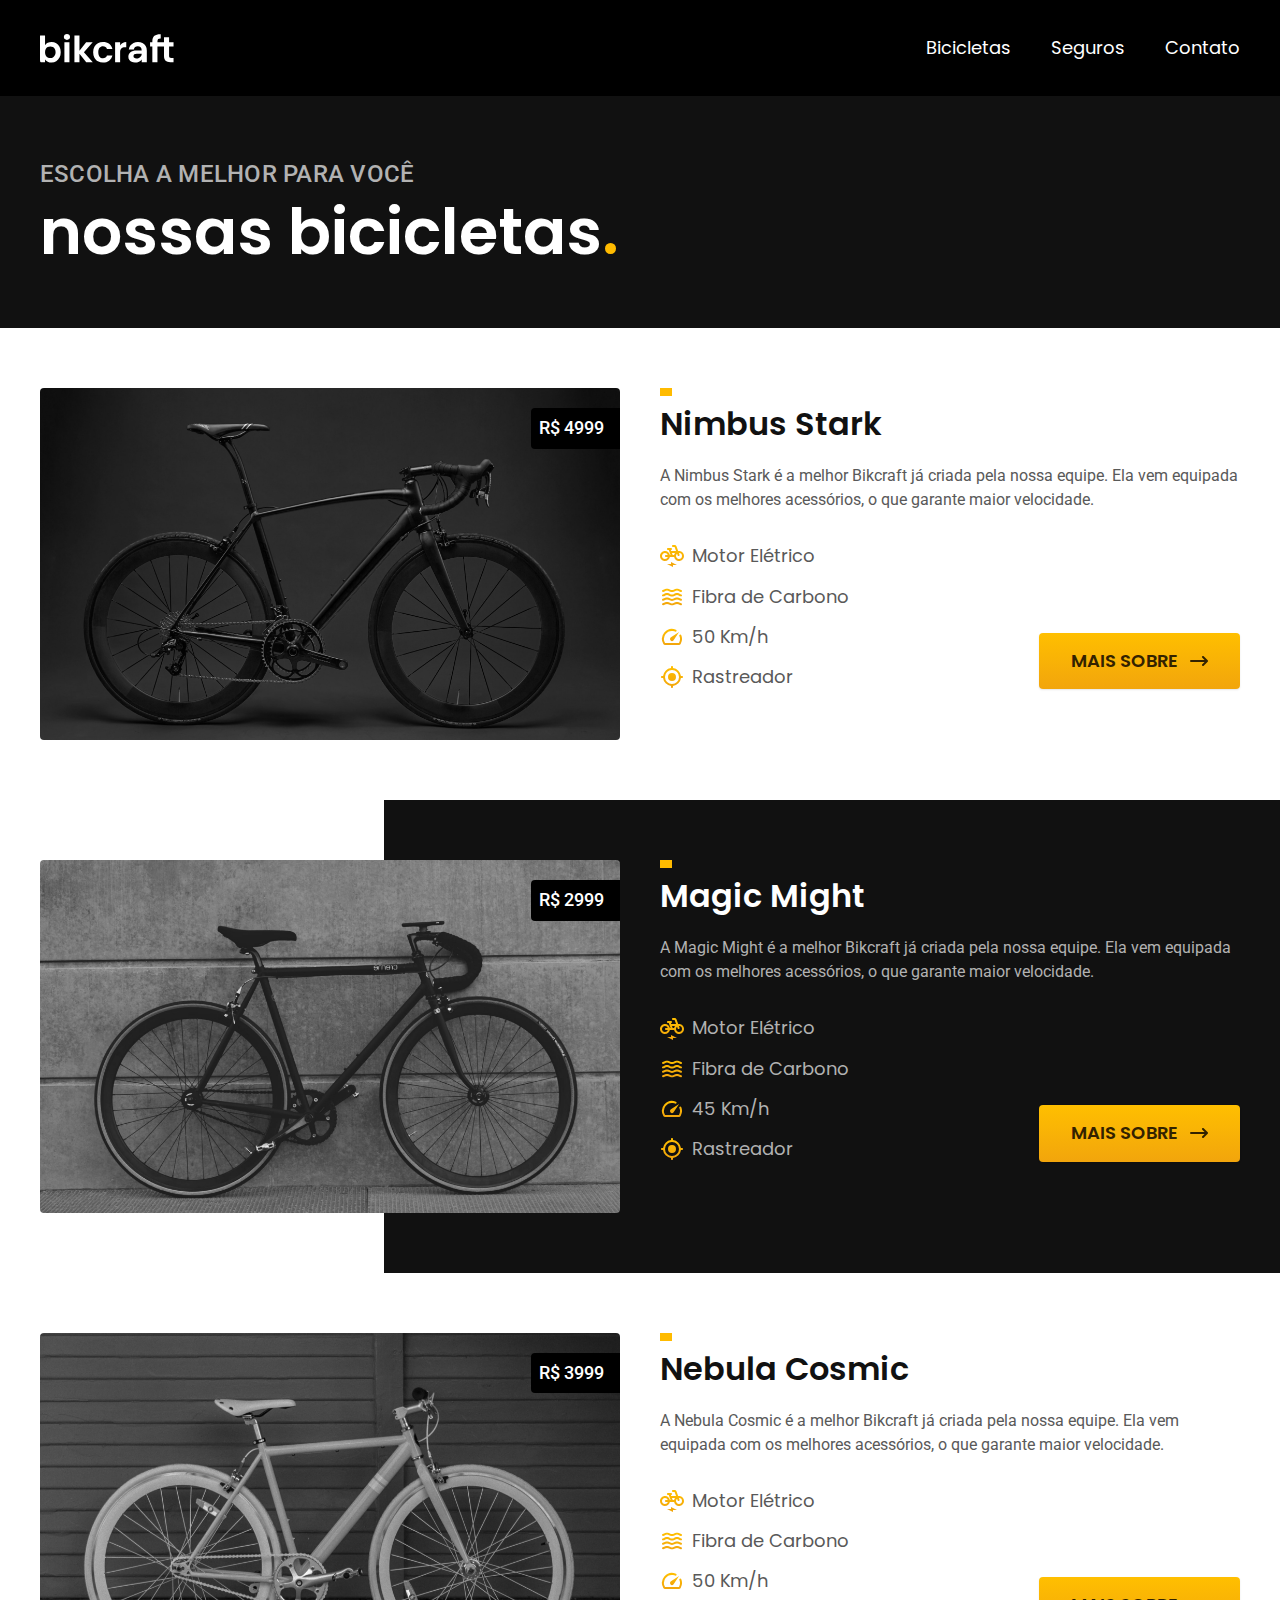
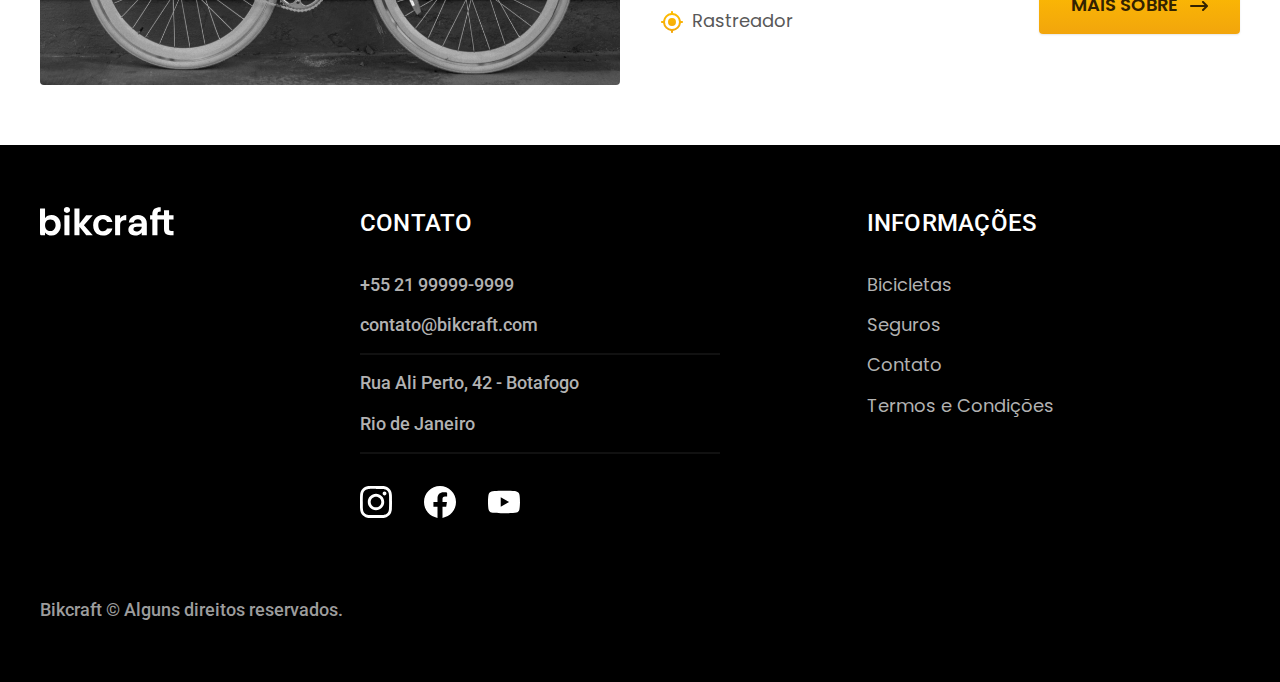
==== bicicletas.html @ 1fe9a462 "atualização" ====
<!DOCTYPE html>
<html lang="pt-br">
<head>
  <meta charset="UTF-8">
  <meta http-equiv="X-UA-Compatible" content="IE=edge">
  <meta name="viewport" content="width=device-width, initial-scale=1.0">
  <title>Bicicletas | Bikecraft</title>
  <meta name="description" content="Bicicletas">
  <link rel="stylesheet" href="./css/style.css">
  
  <link rel="preconnect" href="https://fonts.googleapis.com">
  <link rel="preconnect" href="https://fonts.gstatic.com" crossorigin>
  <link href="https://fonts.googleapis.com/css2?family=Merriweather:ital,wght@1,900&family=Poppins:wght@400;600&family=Roboto:wght@400;500&display=swap" rel="stylesheet">
  
</head>
<body id="bicicletas">
  <header class="header-bg">
    <div class="header container">
      <a href="./">
        <img src="img/bikcraft.svg" alt="Bikecraft">
      </a>

       <nav aria-label="primaria">
          <ul class="header-menu font-1-m cor-0">
            <li><a href="./bicicletas.html">Bicicletas</a></li>
            <li><a href="./seguros.html">Seguros</a></li>
            <li><a href="./contato.html">Contato</a></li>
          </ul>
        </nav>
    </div>
  </header>

   <main>
    <div class="titulo-bg">
      <div class="titulo container">
        <p class="font-2-l-b cor-5">escolha a melhor para você</p>
        <h1 class="font-1-xxl cor-0">nossas bicicletas<span class="cor-p1">.</span></h1>
      </div>
    </div>

    <div class="bicicletas-bg">
      <div class="bicicletas container">
        <div class="bicicletas-imagem">
          <img src="img/bicicletas/nimbus.jpg" alt="bicicleta preta">
          <span class="font-2-m cor-0">R$ 4999</span>
        </div>
        <div class="bicicletas-conteudo">
          <h2 class="font-1-xl">Nimbus Stark</h2>
          <p class="font-2-s cor-8">A Nimbus Stark é a melhor Bikcraft já criada pela nossa equipe. Ela vem equipada com os melhores acessórios, o que garante maior velocidade.</p>
          <ul class="font-1-m cor-8">
            <li><img src="img/icones/eletrica.svg" alt="">
              Motor Elétrico
            </li>
            <li><img src="img/icones/carbono.svg" alt="">
              Fibra de Carbono
            </li>
            <li><img src="img/icones/velocidade.svg" alt="">
              50 Km/h
            </li>
            <li><img src="img/icones/rastreador.svg" alt="">
              Rastreador
            </li>
          </ul>
          <a class="botao seta" href="./bicicletas/ninbus.html">Mais Sobre</a>
        </div>
      </div>
    </div>

    <div class="bicicletas-bg">
      <div class="bicicletas container">
        <div class="bicicletas-imagem">
          <img src="img/bicicletas/magic.jpg" alt="bicicleta preta">
          <span class="font-2-m cor-0">R$ 2999</span>
        </div>
        <div class="bicicletas-conteudo">
          <h2 class="font-1-xl cor-0">Magic Might</h2>
          <p class="font-2-s cor-5">A Magic Might é a melhor Bikcraft já criada pela nossa equipe. Ela vem equipada com os melhores acessórios, o que garante maior velocidade.</p>
          <ul class="font-1-m cor-5">
            <li><img src="img/icones/eletrica.svg" alt="">
              Motor Elétrico
            </li>
            <li><img src="img/icones/carbono.svg" alt="">
              Fibra de Carbono
            </li>
            <li><img src="img/icones/velocidade.svg" alt="">
              45 Km/h
            </li>
            <li><img src="img/icones/rastreador.svg" alt="">
              Rastreador
            </li>
          </ul>
          <a class="botao seta" href="./bicicletas/magic.html">Mais Sobre</a>
        </div>
      </div>
    </div>

    <div class="bicicletas-bg">
      <div class="bicicletas container">
        <div class="bicicletas-imagem">
          <img src="img/bicicletas/nebula.jpg" alt="bicicleta preta">
          <span class="font-2-m cor-0">R$ 3999</span>
        </div>
        <div class="bicicletas-conteudo">
          <h2 class="font-1-xl">Nebula Cosmic</h2>
          <p class="font-2-s cor-8">A Nebula Cosmic é a melhor Bikcraft já criada pela nossa equipe. Ela vem equipada com os melhores acessórios, o que garante maior velocidade.</p>
          <ul class="font-1-m cor-8">
            <li><img src="img/icones/eletrica.svg" alt="">
              Motor Elétrico
            </li>
            <li><img src="img/icones/carbono.svg" alt="">
              Fibra de Carbono
            </li>
            <li><img src="img/icones/velocidade.svg" alt="">
              50 Km/h
            </li>
            <li><img src="img/icones/rastreador.svg" alt="">
              Rastreador
            </li>
          </ul>
          <a class="botao seta" href="./bicicletas/nebula.html">Mais Sobre</a>
        </div>
      </div>
    </div>

   </main>

   <footer class="footer-bg">
    <div class=" footer container">
      <img src="img/bikcraft.svg" alt="bikcraft">
     <div class="footer-contato">
        <h3 class="font-2-l-b cor-0">Contato</h3>
        <ul class="font-2-m cor-5">
          <li><a href="tel:+552199999999">+55 21 99999-9999</a></li>
          <li><a href="mailto:contato@bikecraft.com">contato@bikcraft.com</a></li>
          <li>Rua Ali Perto, 42 - Botafogo</li>
          <li>Rio de Janeiro</li>
        </ul>
        <div class="footer-redes">
          <a href="./">
            <img src="img/redes/instagram.svg" alt="instagram">
          </a>
          <a href="./">
            <img src="img/redes/facebook.svg" alt="facebook">
          </a>
          <a href="./">
            <img src="img/redes/youtube.svg" alt="youtube">
          </a>
        </div>
      </div>
      <div class="footer-informacoes">
        <h3 class="font-2-l-b cor-0">Informações</h3>
        <nav>
          <ul class="font-1-m cor-5">
            <li><a href="./bicicletas.html">Bicicletas</a></li>
            <li><a href="./seguros.html">Seguros</a></li>
            <li><a href="./contato.html">Contato</a></li>
            <li><a href="./termos.html">Termos e Condições</a></li>
          </ul>
        </nav>
      </div>
       <p class="footer-copy font-2-m cor-6">Bikcraft © Alguns direitos reservados.</p>
    </div>
  </footer>
</body>

</html>
---- css/style.css ----
@import "./Global/header.css";
@import "./utilidades/tipografia.css";
@import "./utilidades/cores.css";
@import "./Global/global.css"; 
@import "./Global/footer.css"; 

/* utilidades  */
@import "./utilidades/componentes.css";

/* Home */ 
@import "./Home/introducao.css";
@import "./Home/tecnologia.css";
@import "./Home/parceiros.css";
@import "./Home/depoimento.css";
  

/* Bicicletas */
@import "./bicicletas/bicicletas-lista.css";
@import "./bicicletas/bicicletas.css";

/* Seguros */
@import "./seguros/seguros.css";
@import "./seguros/vantagens.css";
@import "./seguros/perguntas.css";

/* Termos */
@import "./termos/termos.css";
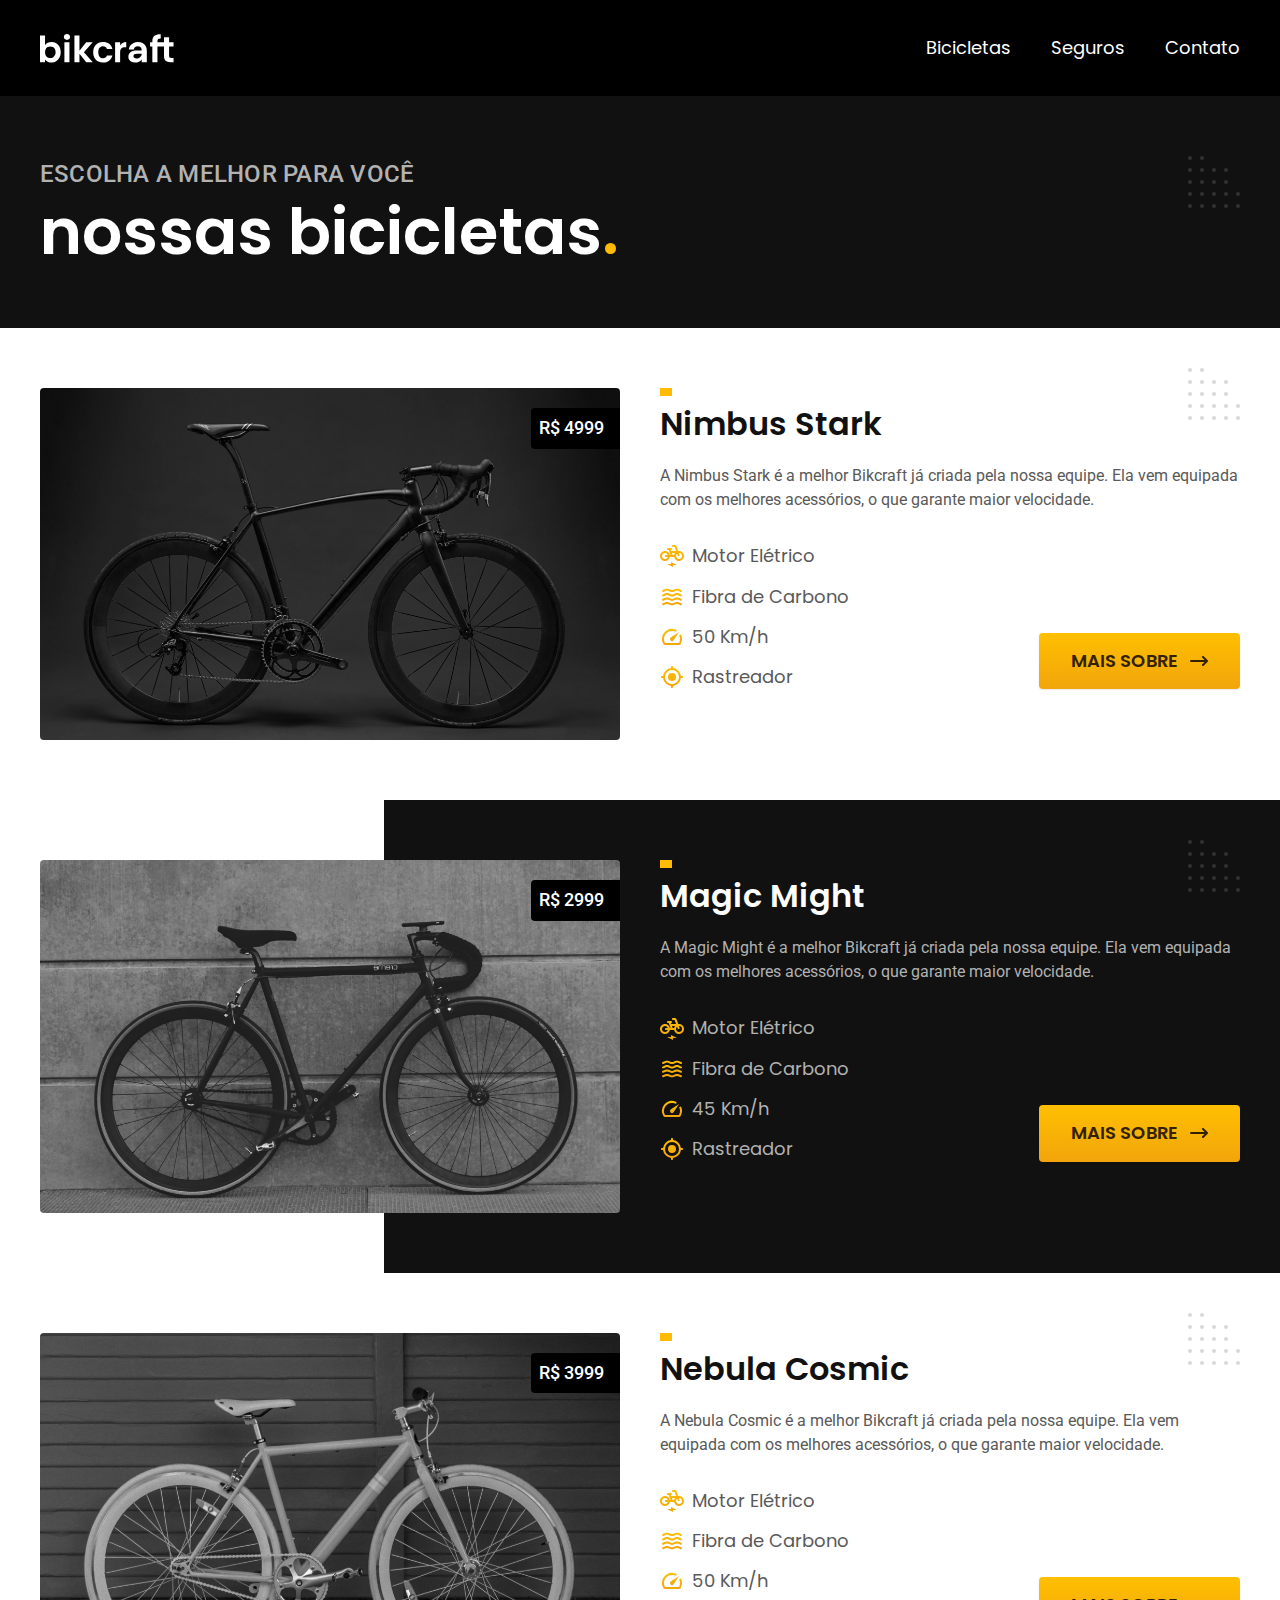
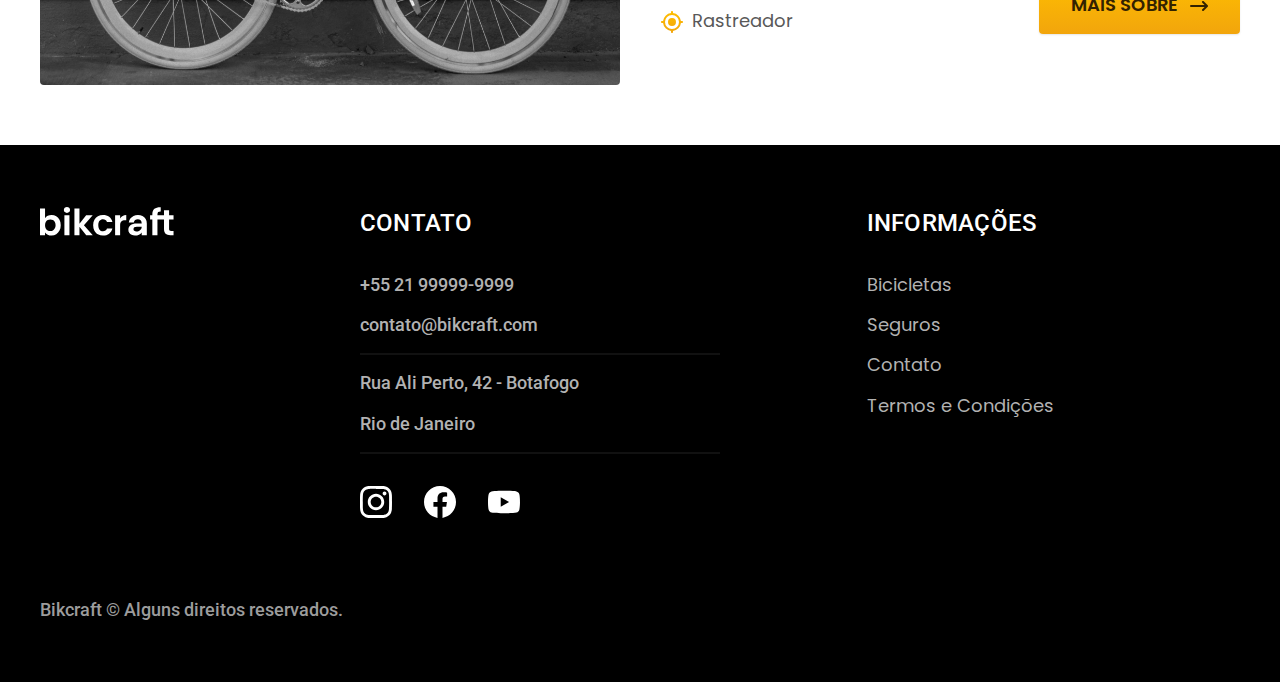
==== commit fbcd374c: "atualizado" ====
--- a/bicicletas.html
+++ b/bicicletas.html
@@ -6,6 +6,8 @@
   <meta name="viewport" content="width=device-width, initial-scale=1.0">
   <title>Bicicletas | Bikecraft</title>
   <meta name="description" content="Bicicletas">
+
+  <link rel="preload" href="./css/style.css" as="style">
   <link rel="stylesheet" href="./css/style.css">
   
   <link rel="preconnect" href="https://fonts.googleapis.com">
@@ -61,7 +63,7 @@
               Rastreador
             </li>
           </ul>
-          <a class="botao seta" href="./bicicletas/ninbus.html">Mais Sobre</a>
+          <a class="botao seta" href="./bicicletas/nimbus.html">Mais Sobre</a>
         </div>
       </div>
     </div>
--- a/css/style.css
+++ b/css/style.css
@@ -6,6 +6,7 @@
 
 /* utilidades  */
 @import "./utilidades/componentes.css";
+@import "./utilidades/formulario.css";
 
 /* Home */ 
 @import "./Home/introducao.css";
@@ -18,10 +19,21 @@
 @import "./bicicletas/bicicletas-lista.css";
 @import "./bicicletas/bicicletas.css";
 
+/* Bicicleta */
+@import "./bicicleta/bicicleta.css";
+
 /* Seguros */
 @import "./seguros/seguros.css";
 @import "./seguros/vantagens.css";
 @import "./seguros/perguntas.css";
+@import "bicicleta/seguro.css";
+
+/* contato */
+@import "./contato/contato.css";
+@import "./contato/lojas.css";
+
+/* orcamento */
+@import "./orcamento/orcamento.css";
 
 /* Termos */
 @import "./termos/termos.css";--- a/css/style.css
+++ b/css/style.css
@@ -6,6 +6,7 @@
 
 /* utilidades  */
 @import "./utilidades/componentes.css";
+@import "./utilidades/formulario.css";
 
 /* Home */ 
 @import "./Home/introducao.css";
@@ -18,10 +19,21 @@
 @import "./bicicletas/bicicletas-lista.css";
 @import "./bicicletas/bicicletas.css";
 
+/* Bicicleta */
+@import "./bicicleta/bicicleta.css";
+
 /* Seguros */
 @import "./seguros/seguros.css";
 @import "./seguros/vantagens.css";
 @import "./seguros/perguntas.css";
+@import "bicicleta/seguro.css";
+
+/* contato */
+@import "./contato/contato.css";
+@import "./contato/lojas.css";
+
+/* orcamento */
+@import "./orcamento/orcamento.css";
 
 /* Termos */
 @import "./termos/termos.css";